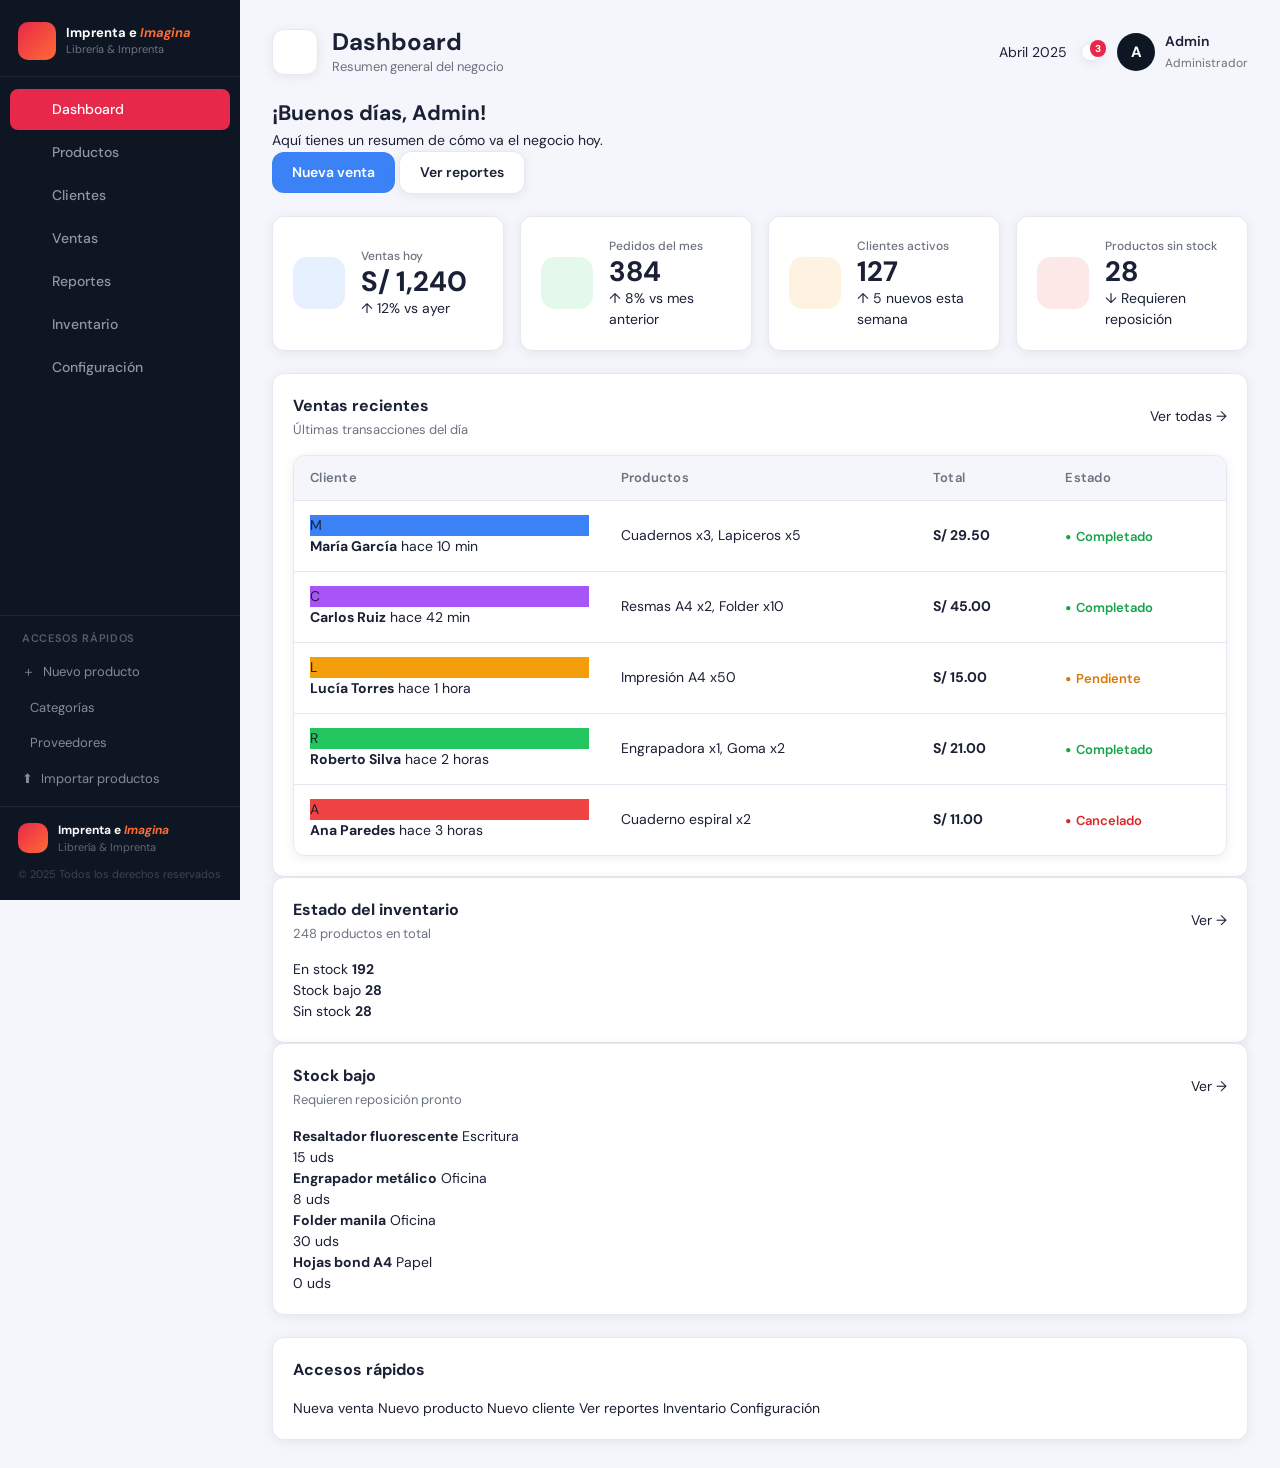
==== Libreria/index.html @ 695eef44 "ds" ====
<!DOCTYPE html>
<html lang="es">
<head>
  <meta charset="UTF-8" />
  <meta name="viewport" content="width=device-width, initial-scale=1.0" />
  <title>Imprenta e Imagina – Dashboard</title>
  <link rel="stylesheet" href="css/global.css" />
  <link rel="stylesheet" href="css/pages/dashboard.css" />
</head>
<body>

  <!-- ═══════════════════ SIDEBAR ═══════════════════ -->
  <aside class="sidebar">
    <div class="brand">
      <div class="brand-icon"></div>
      <div class="brand-text">
        <strong>Imprenta e <em>Imagina</em></strong>
        <span>Librería &amp; Imprenta</span>
      </div>
    </div>

    <nav class="sidebar-nav">
      <a href="index.html"             class="nav-item active"><span class="nav-icon"></span> Dashboard</a>
      <a href="pages/productos.html"   class="nav-item"><span class="nav-icon"></span> Productos</a>
      <a href="pages/clientes.html"    class="nav-item"><span class="nav-icon"></span> Clientes</a>
      <a href="pages/ventas.html"      class="nav-item"><span class="nav-icon"></span> Ventas</a>
      <a href="pages/reportes.html"    class="nav-item"><span class="nav-icon"></span> Reportes</a>
      <a href="pages/inventario.html"  class="nav-item"><span class="nav-icon"></span> Inventario</a>
      <a href="pages/configuracion.html" class="nav-item"><span class="nav-icon"></span> Configuración</a>
    </nav>

    <div class="sidebar-quick">
      <p class="quick-title">Accesos rápidos</p>
      <a href="pages/productos.html" class="quick-link"><span>＋</span> Nuevo producto</a>
      <a href="#" class="quick-link"><span></span> Categorías</a>
      <a href="#" class="quick-link"><span></span> Proveedores</a>
      <a href="#" class="quick-link"><span>⬆</span> Importar productos</a>
    </div>

    <div class="sidebar-footer">
      <div class="brand-icon"></div>
      <div>
        <strong>Imprenta e <em>Imagina</em></strong>
        <span>Librería &amp; Imprenta</span>
      </div>
    </div>
    <p class="sidebar-copy">© 2025 Todos los derechos reservados</p>
  </aside>

  <!-- ═══════════════════ MAIN ═══════════════════ -->
  <main class="main">

    <!-- TOPBAR -->
    <header class="topbar">
      <div class="page-title">
        <span class="page-title-icon"></span>
        <div>
          <h1>Dashboard</h1>
          <p>Resumen general del negocio</p>
        </div>
      </div>
      <div class="topbar-actions">
        <div class="date-badge"> Abril 2025</div>
        <button class="notif-btn"> <span class="badge">3</span></button>
        <div class="admin-info">
          <div class="avatar">A</div>
          <div>
            <strong>Admin</strong>
            <span>Administrador</span>
          </div>
        </div>
      </div>
    </header>

    <!-- BIENVENIDA -->
    <div class="welcome-banner">
      <div class="welcome-text">
        <h2>¡Buenos días, Admin! </h2>
        <p>Aquí tienes un resumen de cómo va el negocio hoy.</p>
      </div>
      <div class="welcome-actions">
        <a href="pages/ventas.html" class="btn-primary"> Nueva venta</a>
        <a href="pages/reportes.html" class="btn-secondary btn-primary"> Ver reportes</a>
      </div>
    </div>

    <!-- STATS PRINCIPALES -->
    <section class="stats">
      <div class="stat-card">
        <div class="stat-icon blue"></div>
        <div class="stat-body">
          <p class="stat-label">Ventas hoy</p>
          <strong class="stat-value">S/ 1,240</strong>
          <span class="stat-trend up">↑ 12% vs ayer</span>
        </div>
      </div>
      <div class="stat-card">
        <div class="stat-icon green"></div>
        <div class="stat-body">
          <p class="stat-label">Pedidos del mes</p>
          <strong class="stat-value">384</strong>
          <span class="stat-trend up">↑ 8% vs mes anterior</span>
        </div>
      </div>
      <div class="stat-card">
        <div class="stat-icon yellow"></div>
        <div class="stat-body">
          <p class="stat-label">Clientes activos</p>
          <strong class="stat-value">127</strong>
          <span class="stat-trend up">↑ 5 nuevos esta semana</span>
        </div>
      </div>
      <div class="stat-card">
        <div class="stat-icon red"></div>
        <div class="stat-body">
          <p class="stat-label">Productos sin stock</p>
          <strong class="stat-value">28</strong>
          <span class="stat-trend down">↓ Requieren reposición</span>
        </div>
      </div>
    </section>

    <!-- FILA CENTRAL: Ventas recientes + Actividad -->
    <div class="dash-grid">

      <!-- Ventas recientes -->
      <div class="card">
        <div class="card-header">
          <div>
            <p class="card-title">Ventas recientes</p>
            <p class="card-subtitle">Últimas transacciones del día</p>
          </div>
          <a href="pages/ventas.html" class="card-link">Ver todas →</a>
        </div>
        <div class="table-wrap">
          <table>
            <thead>
              <tr>
                <th>Cliente</th>
                <th>Productos</th>
                <th>Total</th>
                <th>Estado</th>
              </tr>
            </thead>
            <tbody>
              <tr>
                <td>
                  <div class="client-cell">
                    <div class="client-avatar" style="background:#3b82f6">M</div>
                    <div>
                      <strong>María García</strong>
                      <span class="sub-text">hace 10 min</span>
                    </div>
                  </div>
                </td>
                <td>Cuadernos x3, Lapiceros x5</td>
                <td><strong>S/ 29.50</strong></td>
                <td><span class="status status-green">Completado</span></td>
              </tr>
              <tr>
                <td>
                  <div class="client-cell">
                    <div class="client-avatar" style="background:#a855f7">C</div>
                    <div>
                      <strong>Carlos Ruiz</strong>
                      <span class="sub-text">hace 42 min</span>
                    </div>
                  </div>
                </td>
                <td>Resmas A4 x2, Folder x10</td>
                <td><strong>S/ 45.00</strong></td>
                <td><span class="status status-green">Completado</span></td>
              </tr>
              <tr>
                <td>
                  <div class="client-cell">
                    <div class="client-avatar" style="background:#f59e0b">L</div>
                    <div>
                      <strong>Lucía Torres</strong>
                      <span class="sub-text">hace 1 hora</span>
                    </div>
                  </div>
                </td>
                <td>Impresión A4 x50</td>
                <td><strong>S/ 15.00</strong></td>
                <td><span class="status status-yellow">Pendiente</span></td>
              </tr>
              <tr>
                <td>
                  <div class="client-cell">
                    <div class="client-avatar" style="background:#22c55e">R</div>
                    <div>
                      <strong>Roberto Silva</strong>
                      <span class="sub-text">hace 2 horas</span>
                    </div>
                  </div>
                </td>
                <td>Engrapadora x1, Goma x2</td>
                <td><strong>S/ 21.00</strong></td>
                <td><span class="status status-green">Completado</span></td>
              </tr>
              <tr>
                <td>
                  <div class="client-cell">
                    <div class="client-avatar" style="background:#ef4444">A</div>
                    <div>
                      <strong>Ana Paredes</strong>
                      <span class="sub-text">hace 3 horas</span>
                    </div>
                  </div>
                </td>
                <td>Cuaderno espiral x2</td>
                <td><strong>S/ 11.00</strong></td>
                <td><span class="status status-red">Cancelado</span></td>
              </tr>
            </tbody>
          </table>
        </div>
      </div>

      <!-- Panel derecho -->
      <div class="dash-right">

        <!-- Resumen de inventario -->
        <div class="card">
          <div class="card-header">
            <div>
              <p class="card-title">Estado del inventario</p>
              <p class="card-subtitle">248 productos en total</p>
            </div>
            <a href="pages/inventario.html" class="card-link">Ver →</a>
          </div>
          <div class="inv-bars">
            <div class="inv-bar-item">
              <div class="inv-bar-label">
                <span>En stock</span>
                <strong>192</strong>
              </div>
              <div class="inv-bar-track">
                <div class="inv-bar-fill green" style="width: 77%"></div>
              </div>
            </div>
            <div class="inv-bar-item">
              <div class="inv-bar-label">
                <span>Stock bajo</span>
                <strong>28</strong>
              </div>
              <div class="inv-bar-track">
                <div class="inv-bar-fill yellow" style="width: 11%"></div>
              </div>
            </div>
            <div class="inv-bar-item">
              <div class="inv-bar-label">
                <span>Sin stock</span>
                <strong>28</strong>
              </div>
              <div class="inv-bar-track">
                <div class="inv-bar-fill red" style="width: 11%"></div>
              </div>
            </div>
          </div>
        </div>

        <!-- Productos con stock bajo -->
        <div class="card">
          <div class="card-header">
            <div>
              <p class="card-title">Stock bajo</p>
              <p class="card-subtitle">Requieren reposición pronto</p>
            </div>
            <a href="pages/productos.html" class="card-link">Ver →</a>
          </div>
          <div class="low-stock-list">
            <div class="low-stock-item">
              <span class="cell-thumb"></span>
              <div class="low-stock-info">
                <strong>Resaltador fluorescente</strong>
                <span>Escritura</span>
              </div>
              <span class="low-stock-qty yellow-text">15 uds</span>
            </div>
            <div class="low-stock-item">
              <span class="cell-thumb"></span>
              <div class="low-stock-info">
                <strong>Engrapador metálico</strong>
                <span>Oficina</span>
              </div>
              <span class="low-stock-qty yellow-text">8 uds</span>
            </div>
            <div class="low-stock-item">
              <span class="cell-thumb"></span>
              <div class="low-stock-info">
                <strong>Folder manila</strong>
                <span>Oficina</span>
              </div>
              <span class="low-stock-qty yellow-text">30 uds</span>
            </div>
            <div class="low-stock-item">
              <span class="cell-thumb"></span>
              <div class="low-stock-info">
                <strong>Hojas bond A4</strong>
                <span>Papel</span>
              </div>
              <span class="low-stock-qty red-text">0 uds</span>
            </div>
          </div>
        </div>

      </div><!-- /.dash-right -->
    </div><!-- /.dash-grid -->

    <!-- FILA INFERIOR: Accesos rápidos + Top productos -->
    <div class="dash-grid-bottom">

      <!-- Accesos rápidos -->
      <div class="card">
        <div class="card-header">
          <p class="card-title">Accesos rápidos</p>
        </div>
        <div class="quick-actions-grid">
          <a href="pages/ventas.html" class="quick-action-card blue">
            <span class="qa-icon"></span>
            <span>Nueva venta</span>
          </a>
          <a href="pages/productos.html" class="quick-action-card green">
            <span class="qa-icon"></span>
            <span>Nuevo producto</span>
          </a>
          <a href="pages/clientes.html" class="quick-action-card purple">
            <span class="qa-icon"></span>
            <span>Nuevo cliente</span>
          </a>
          <a href="pages/reportes.html" class="quick-action-card yellow">
            <span class="qa-icon"></span>
            <span>Ver reportes</span>
          </a>
          <a href="pages/inventario.html" class="quick-action-card red">
            <span class="qa-icon"></span>
            <span>Inventario</span>
          </a>
          <a href="pages/configuracion.html" class="quick-action-card gray">
            <span class="qa-icon"></span>
            <span>Configuración</span>
          </a>
        </div>
      </div>

  </main>
</body>
</html>
---- Libreria/css/global.css ----
/* ════════════════════════════════════════════════════
   global.css – Imprenta e Imagina
   Estilos compartidos: variables, reset, sidebar,
   topbar, componentes reutilizables
   ════════════════════════════════════════════════════ */

/* ── Google Fonts ── */
@import url('https://fonts.googleapis.com/css2?family=DM+Sans:wght@300;400;500;600;700&display=swap');

/* ── Reset ── */
*, *::before, *::after {
  box-sizing: border-box;
  margin: 0;
  padding: 0;
}

/* ── Variables globales ── */
:root {
  /* Colores principales */
  --sidebar-bg:  #0f1623;
  --sidebar-w:   240px;
  --accent:      #e8284a;
  --accent2:     #ff6b35;
  --blue:        #3b82f6;
  --blue-dark:   #2563eb;
  --green:       #22c55e;
  --green-dark:  #16a34a;
  --yellow:      #f59e0b;
  --yellow-dark: #d97706;
  --red:         #ef4444;
  --red-dark:    #dc2626;
  --purple:      #a855f7;
  --purple-dark: #9333ea;

  /* UI */
  --bg:          #f4f6fb;
  --white:       #ffffff;
  --text:        #1a2035;
  --muted:       #6b7280;
  --border:      #e5e8f0;
  --radius:      12px;
  --radius-sm:   8px;
  --shadow:      0 2px 12px rgba(0, 0, 0, 0.07);
  --shadow-md:   0 6px 20px rgba(0, 0, 0, 0.10);
}

/* ── Base ── */
body {
  font-family: 'DM Sans', sans-serif;
  background: var(--bg);
  color: var(--text);
  display: flex;
  min-height: 100vh;
  font-size: 14px;
  line-height: 1.5;
}

a { text-decoration: none; color: inherit; }
button { font-family: inherit; }
input, select, textarea { font-family: inherit; }

/* ════════════════════════════════════════════════════
   SIDEBAR
   ════════════════════════════════════════════════════ */
.sidebar {
  width: var(--sidebar-w);
  min-height: 100vh;
  background: var(--sidebar-bg);
  display: flex;
  flex-direction: column;
  position: fixed;
  top: 0;
  left: 0;
  z-index: 100;
  overflow-y: auto;
}

/* Brand */
.brand {
  padding: 22px 18px 16px;
  border-bottom: 1px solid rgba(255, 255, 255, 0.07);
  display: flex;
  align-items: center;
  gap: 10px;
}

.brand-icon {
  width: 38px;
  height: 38px;
  background: linear-gradient(135deg, var(--accent), var(--accent2));
  border-radius: 10px;
  display: flex;
  align-items: center;
  justify-content: center;
  font-size: 18px;
  flex-shrink: 0;
}

.brand-text {
  display: flex;
  flex-direction: column;
  line-height: 1.3;
}

.brand-text strong {
  color: #fff;
  font-size: 13px;
  font-weight: 700;
}

.brand-text strong em {
  color: var(--accent2);
  font-style: italic;
}

.brand-text span {
  color: rgba(255, 255, 255, 0.4);
  font-size: 11px;
}

/* Nav principal */
.sidebar-nav {
  padding: 12px 10px;
  display: flex;
  flex-direction: column;
  gap: 2px;
  flex: 1;
}

.nav-item {
  display: flex;
  align-items: center;
  gap: 10px;
  padding: 10px 12px;
  border-radius: var(--radius-sm);
  color: rgba(255, 255, 255, 0.55);
  font-size: 14px;
  font-weight: 500;
  transition: background 0.18s, color 0.18s;
}

.nav-item:hover {
  background: rgba(255, 255, 255, 0.06);
  color: rgba(255, 255, 255, 0.9);
}

.nav-item.active {
  background: var(--accent);
  color: #fff;
}

.nav-icon {
  font-size: 16px;
  width: 20px;
  text-align: center;
}

/* Accesos rápidos */
.sidebar-quick {
  padding: 14px 10px 10px;
  border-top: 1px solid rgba(255, 255, 255, 0.07);
}

.quick-title {
  color: rgba(255, 255, 255, 0.3);
  font-size: 11px;
  font-weight: 600;
  letter-spacing: 0.06em;
  text-transform: uppercase;
  padding: 0 12px 8px;
}

.quick-link {
  display: flex;
  align-items: center;
  gap: 8px;
  padding: 8px 12px;
  border-radius: var(--radius-sm);
  color: rgba(255, 255, 255, 0.5);
  font-size: 13px;
  transition: background 0.18s, color 0.18s;
}

.quick-link:hover {
  background: rgba(255, 255, 255, 0.06);
  color: rgba(255, 255, 255, 0.85);
}

/* Footer del sidebar */
.sidebar-footer {
  display: flex;
  align-items: center;
  gap: 10px;
  padding: 14px 18px 4px;
  border-top: 1px solid rgba(255, 255, 255, 0.07);
}

.sidebar-footer .brand-icon {
  width: 30px;
  height: 30px;
  font-size: 14px;
}

.sidebar-footer div {
  display: flex;
  flex-direction: column;
}

.sidebar-footer strong {
  color: #fff;
  font-size: 12px;
  font-weight: 700;
}

.sidebar-footer strong em {
  color: var(--accent2);
  font-style: italic;
}

.sidebar-footer span {
  color: rgba(255, 255, 255, 0.35);
  font-size: 11px;
}

.sidebar-copy {
  color: rgba(255, 255, 255, 0.2);
  font-size: 11px;
  padding: 6px 18px 18px;
}

/* ════════════════════════════════════════════════════
   MAIN / LAYOUT
   ════════════════════════════════════════════════════ */
.main {
  margin-left: var(--sidebar-w);
  flex: 1;
  display: flex;
  flex-direction: column;
  padding: 28px 32px;
  gap: 22px;
  min-height: 100vh;
}

/* ════════════════════════════════════════════════════
   TOPBAR
   ════════════════════════════════════════════════════ */
.topbar {
  display: flex;
  align-items: center;
  justify-content: space-between;
}

.page-title {
  display: flex;
  align-items: center;
  gap: 14px;
}

.page-title-icon {
  width: 46px;
  height: 46px;
  background: var(--white);
  border: 1px solid var(--border);
  border-radius: var(--radius);
  display: flex;
  align-items: center;
  justify-content: center;
  font-size: 22px;
  box-shadow: var(--shadow);
}

.page-title h1 {
  font-size: 24px;
  font-weight: 700;
  line-height: 1.2;
}

.page-title p {
  font-size: 13px;
  color: var(--muted);
}

.topbar-actions {
  display: flex;
  align-items: center;
  gap: 14px;
}

.notif-btn {
  position: relative;
  background: var(--white);
  border: 1px solid var(--border);
  border-radius: 10px;
  padding: 8px 10px;
  font-size: 18px;
  cursor: pointer;
  box-shadow: var(--shadow);
  transition: box-shadow 0.2s;
}

.notif-btn:hover { box-shadow: var(--shadow-md); }

.badge {
  position: absolute;
  top: -4px;
  right: -4px;
  background: var(--accent);
  color: #fff;
  font-size: 10px;
  font-weight: 700;
  border-radius: 999px;
  padding: 1px 5px;
  line-height: 1.5;
}

.admin-info {
  display: flex;
  align-items: center;
  gap: 10px;
  cursor: pointer;
}

.avatar {
  width: 38px;
  height: 38px;
  border-radius: 50%;
  background: var(--sidebar-bg);
  color: #fff;
  display: flex;
  align-items: center;
  justify-content: center;
  font-weight: 700;
  font-size: 15px;
  flex-shrink: 0;
}

.admin-info strong {
  display: block;
  font-size: 14px;
  font-weight: 600;
}

.admin-info span {
  font-size: 12px;
  color: var(--muted);
}

/* ════════════════════════════════════════════════════
   COMPONENTES REUTILIZABLES
   ════════════════════════════════════════════════════ */

/* ── Tarjetas stat ── */
.stats {
  display: grid;
  grid-template-columns: repeat(4, 1fr);
  gap: 16px;
}

.stat-card {
  background: var(--white);
  border: 1px solid var(--border);
  border-radius: var(--radius);
  padding: 20px;
  display: flex;
  align-items: center;
  gap: 16px;
  box-shadow: var(--shadow);
  transition: transform 0.2s, box-shadow 0.2s;
}

.stat-card:hover {
  transform: translateY(-2px);
  box-shadow: var(--shadow-md);
}

.stat-icon {
  width: 52px;
  height: 52px;
  border-radius: 14px;
  display: flex;
  align-items: center;
  justify-content: center;
  font-size: 22px;
  flex-shrink: 0;
}

.stat-icon.blue   { background: rgba(59, 130, 246, 0.12); }
.stat-icon.green  { background: rgba(34, 197, 94,  0.12); }
.stat-icon.yellow { background: rgba(245, 158, 11, 0.12); }
.stat-icon.purple { background: rgba(168, 85, 247, 0.12); }
.stat-icon.red    { background: rgba(239, 68,  68, 0.12); }
.stat-icon.orange { background: rgba(249, 115, 22, 0.12); }

.stat-label {
  font-size: 12px;
  color: var(--muted);
  font-weight: 500;
  margin-bottom: 2px;
}

.stat-value {
  font-size: 28px;
  font-weight: 700;
  line-height: 1.1;
  display: block;
}

.stat-sub {
  font-size: 11px;
  color: var(--muted);
}

/* ── Toolbar (búsqueda + filtros + acción) ── */
.toolbar {
  display: flex;
  align-items: center;
  gap: 10px;
}

.search-wrap {
  flex: 1;
  position: relative;
}

.search-wrap .search-icon {
  position: absolute;
  left: 12px;
  top: 50%;
  transform: translateY(-50%);
  font-size: 15px;
  pointer-events: none;
}

.search-wrap input {
  width: 100%;
  padding: 10px 14px 10px 38px;
  border: 1px solid var(--border);
  border-radius: var(--radius);
  background: var(--white);
  font-size: 14px;
  color: var(--text);
  outline: none;
  box-shadow: var(--shadow);
  transition: border-color 0.2s, box-shadow 0.2s;
}

.search-wrap input:focus {
  border-color: var(--blue);
  box-shadow: 0 0 0 3px rgba(59, 130, 246, 0.12);
}

.search-wrap input::placeholder { color: var(--muted); }

.btn-filter {
  display: flex;
  align-items: center;
  gap: 6px;
  padding: 10px 18px;
  background: var(--white);
  border: 1px solid var(--border);
  border-radius: var(--radius);
  font-size: 14px;
  font-weight: 500;
  color: var(--text);
  cursor: pointer;
  box-shadow: var(--shadow);
  transition: background 0.2s;
}

.btn-filter:hover { background: var(--bg); }

/* ── Botones principales ── */
.btn-primary {
  display: inline-flex;
  align-items: center;
  gap: 6px;
  padding: 10px 20px;
  background: var(--blue);
  border: none;
  border-radius: var(--radius);
  font-size: 14px;
  font-weight: 600;
  color: #fff;
  cursor: pointer;
  white-space: nowrap;
  transition: background 0.2s, transform 0.15s;
}

.btn-primary:hover {
  background: var(--blue-dark);
  transform: translateY(-1px);
}

.btn-success {
  background: var(--green);
}
.btn-success:hover { background: var(--green-dark); }

.btn-danger {
  background: var(--red);
}
.btn-danger:hover { background: var(--red-dark); }

.btn-secondary {
  background: var(--white);
  color: var(--text);
  border: 1px solid var(--border);
  box-shadow: var(--shadow);
}
.btn-secondary:hover { background: var(--bg); transform: none; }

/* ── Tabla ── */
.table-wrap {
  background: var(--white);
  border: 1px solid var(--border);
  border-radius: var(--radius);
  box-shadow: var(--shadow);
  overflow: hidden;
}

table {
  width: 100%;
  border-collapse: collapse;
}

thead {
  background: var(--bg);
  border-bottom: 1px solid var(--border);
}

thead th {
  padding: 12px 16px;
  text-align: left;
  font-size: 13px;
  font-weight: 600;
  color: var(--muted);
  letter-spacing: 0.02em;
  white-space: nowrap;
}

tbody tr {
  border-bottom: 1px solid var(--border);
  transition: background 0.15s;
}

tbody tr:last-child { border-bottom: none; }

tbody tr:hover { background: rgba(59, 130, 246, 0.03); }

tbody td {
  padding: 14px 16px;
  font-size: 14px;
  vertical-align: middle;
}

.col-code {
  font-size: 13px;
  color: var(--muted);
  font-weight: 500;
}

.cell-with-thumb {
  display: flex;
  align-items: center;
  gap: 10px;
  font-weight: 500;
}

.cell-thumb { font-size: 22px; line-height: 1; }

/* ── Tags / Badges ── */
.tag {
  display: inline-block;
  padding: 3px 10px;
  border-radius: 999px;
  font-size: 12px;
  font-weight: 600;
}

.tag-blue   { background: rgba(59, 130, 246, 0.12); color: var(--blue-dark); }
.tag-purple { background: rgba(168, 85, 247, 0.12);  color: var(--purple-dark); }
.tag-yellow { background: rgba(245, 158, 11, 0.12);  color: var(--yellow-dark); }
.tag-green  { background: rgba(34, 197, 94, 0.12);   color: var(--green-dark); }
.tag-red    { background: rgba(239, 68, 68, 0.12);   color: var(--red-dark); }
.tag-gray   { background: rgba(107, 114, 128, 0.12); color: var(--muted); }

/* ── Status pills ── */
.status {
  display: inline-flex;
  align-items: center;
  gap: 5px;
  font-size: 13px;
  font-weight: 600;
  white-space: nowrap;
}

.status::before {
  content: '●';
  font-size: 10px;
}

.status-green  { color: var(--green-dark); }
.status-yellow { color: var(--yellow-dark); }
.status-red    { color: var(--red-dark); }
.status-blue   { color: var(--blue-dark); }
.status-gray   { color: var(--muted); }

/* ── Botones de acción en tabla ── */
.actions {
  display: flex;
  gap: 6px;
}

.act-btn {
  width: 32px;
  height: 32px;
  border-radius: var(--radius-sm);
  border: 1px solid var(--border);
  background: var(--white);
  cursor: pointer;
  font-size: 14px;
  display: flex;
  align-items: center;
  justify-content: center;
  transition: background 0.2s, border-color 0.2s;
}

.act-btn.edit:hover {
  background: rgba(59, 130, 246, 0.08);
  border-color: var(--blue);
}

.act-btn.del:hover {
  background: rgba(220, 38, 38, 0.08);
  border-color: var(--red-dark);
}

.act-btn.view:hover {
  background: rgba(34, 197, 94, 0.08);
  border-color: var(--green-dark);
}

/* ── Paginación ── */
.pagination {
  display: flex;
  align-items: center;
  justify-content: space-between;
  flex-wrap: wrap;
  gap: 12px;
}

.pag-info {
  font-size: 13px;
  color: var(--muted);
}

.pag-controls {
  display: flex;
  gap: 4px;
}

.pag-btn {
  width: 34px;
  height: 34px;
  border-radius: var(--radius-sm);
  border: 1px solid var(--border);
  background: var(--white);
  font-size: 13px;
  font-weight: 500;
  color: var(--text);
  cursor: pointer;
  display: flex;
  align-items: center;
  justify-content: center;
  transition: background 0.15s, border-color 0.15s;
}

.pag-btn:hover { background: var(--bg); }

.pag-btn.active {
  background: var(--blue);
  border-color: var(--blue);
  color: #fff;
}

.pag-size select {
  padding: 7px 12px;
  border: 1px solid var(--border);
  border-radius: var(--radius-sm);
  font-size: 13px;
  background: var(--white);
  color: var(--text);
  cursor: pointer;
  outline: none;
}

/* ── Card genérica ── */
.card {
  background: var(--white);
  border: 1px solid var(--border);
  border-radius: var(--radius);
  box-shadow: var(--shadow);
  padding: 20px;
}

.card-header {
  display: flex;
  align-items: center;
  justify-content: space-between;
  margin-bottom: 16px;
}

.card-title {
  font-size: 16px;
  font-weight: 700;
}

.card-subtitle {
  font-size: 13px;
  color: var(--muted);
  margin-top: 2px;
}

/* ── Divider ── */
.divider {
  border: none;
  border-top: 1px solid var(--border);
  margin: 16px 0;
}

/* ════════════════════════════════════════════════════
   RESPONSIVE
   ════════════════════════════════════════════════════ */
@media (max-width: 1100px) {
  .stats { grid-template-columns: repeat(2, 1fr); }
}

@media (max-width: 768px) {
  :root { --sidebar-w: 0px; }
  .sidebar { display: none; }
  .main { padding: 18px 16px; }
  .stats { grid-template-columns: 1fr 1fr; }
  .table-wrap { overflow-x: auto; }
  table { min-width: 680px; }
}

@media (max-width: 480px) {
  .stats { grid-template-columns: 1fr; }
}
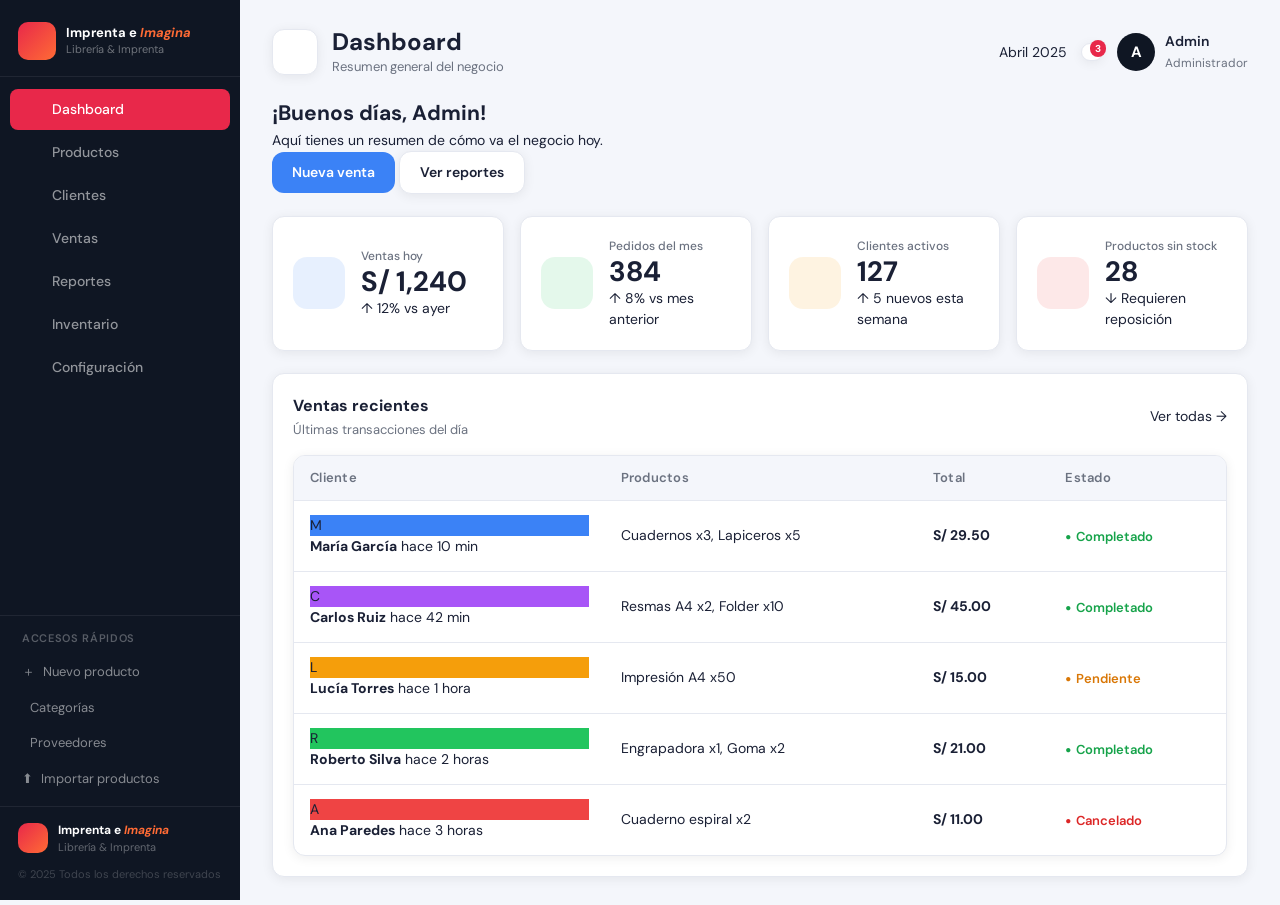
==== commit ea71b9ed: "index" ====
--- a/Libreria/index.html
+++ b/Libreria/index.html
@@ -217,134 +217,6 @@
           </table>
         </div>
       </div>
-
-      <!-- Panel derecho -->
-      <div class="dash-right">
-
-        <!-- Resumen de inventario -->
-        <div class="card">
-          <div class="card-header">
-            <div>
-              <p class="card-title">Estado del inventario</p>
-              <p class="card-subtitle">248 productos en total</p>
-            </div>
-            <a href="pages/inventario.html" class="card-link">Ver →</a>
-          </div>
-          <div class="inv-bars">
-            <div class="inv-bar-item">
-              <div class="inv-bar-label">
-                <span>En stock</span>
-                <strong>192</strong>
-              </div>
-              <div class="inv-bar-track">
-                <div class="inv-bar-fill green" style="width: 77%"></div>
-              </div>
-            </div>
-            <div class="inv-bar-item">
-              <div class="inv-bar-label">
-                <span>Stock bajo</span>
-                <strong>28</strong>
-              </div>
-              <div class="inv-bar-track">
-                <div class="inv-bar-fill yellow" style="width: 11%"></div>
-              </div>
-            </div>
-            <div class="inv-bar-item">
-              <div class="inv-bar-label">
-                <span>Sin stock</span>
-                <strong>28</strong>
-              </div>
-              <div class="inv-bar-track">
-                <div class="inv-bar-fill red" style="width: 11%"></div>
-              </div>
-            </div>
-          </div>
-        </div>
-
-        <!-- Productos con stock bajo -->
-        <div class="card">
-          <div class="card-header">
-            <div>
-              <p class="card-title">Stock bajo</p>
-              <p class="card-subtitle">Requieren reposición pronto</p>
-            </div>
-            <a href="pages/productos.html" class="card-link">Ver →</a>
-          </div>
-          <div class="low-stock-list">
-            <div class="low-stock-item">
-              <span class="cell-thumb"></span>
-              <div class="low-stock-info">
-                <strong>Resaltador fluorescente</strong>
-                <span>Escritura</span>
-              </div>
-              <span class="low-stock-qty yellow-text">15 uds</span>
-            </div>
-            <div class="low-stock-item">
-              <span class="cell-thumb"></span>
-              <div class="low-stock-info">
-                <strong>Engrapador metálico</strong>
-                <span>Oficina</span>
-              </div>
-              <span class="low-stock-qty yellow-text">8 uds</span>
-            </div>
-            <div class="low-stock-item">
-              <span class="cell-thumb"></span>
-              <div class="low-stock-info">
-                <strong>Folder manila</strong>
-                <span>Oficina</span>
-              </div>
-              <span class="low-stock-qty yellow-text">30 uds</span>
-            </div>
-            <div class="low-stock-item">
-              <span class="cell-thumb"></span>
-              <div class="low-stock-info">
-                <strong>Hojas bond A4</strong>
-                <span>Papel</span>
-              </div>
-              <span class="low-stock-qty red-text">0 uds</span>
-            </div>
-          </div>
-        </div>
-
-      </div><!-- /.dash-right -->
-    </div><!-- /.dash-grid -->
-
-    <!-- FILA INFERIOR: Accesos rápidos + Top productos -->
-    <div class="dash-grid-bottom">
-
-      <!-- Accesos rápidos -->
-      <div class="card">
-        <div class="card-header">
-          <p class="card-title">Accesos rápidos</p>
-        </div>
-        <div class="quick-actions-grid">
-          <a href="pages/ventas.html" class="quick-action-card blue">
-            <span class="qa-icon"></span>
-            <span>Nueva venta</span>
-          </a>
-          <a href="pages/productos.html" class="quick-action-card green">
-            <span class="qa-icon"></span>
-            <span>Nuevo producto</span>
-          </a>
-          <a href="pages/clientes.html" class="quick-action-card purple">
-            <span class="qa-icon"></span>
-            <span>Nuevo cliente</span>
-          </a>
-          <a href="pages/reportes.html" class="quick-action-card yellow">
-            <span class="qa-icon"></span>
-            <span>Ver reportes</span>
-          </a>
-          <a href="pages/inventario.html" class="quick-action-card red">
-            <span class="qa-icon"></span>
-            <span>Inventario</span>
-          </a>
-          <a href="pages/configuracion.html" class="quick-action-card gray">
-            <span class="qa-icon"></span>
-            <span>Configuración</span>
-          </a>
-        </div>
-      </div>
-
   </main>
 </body>
 </html>
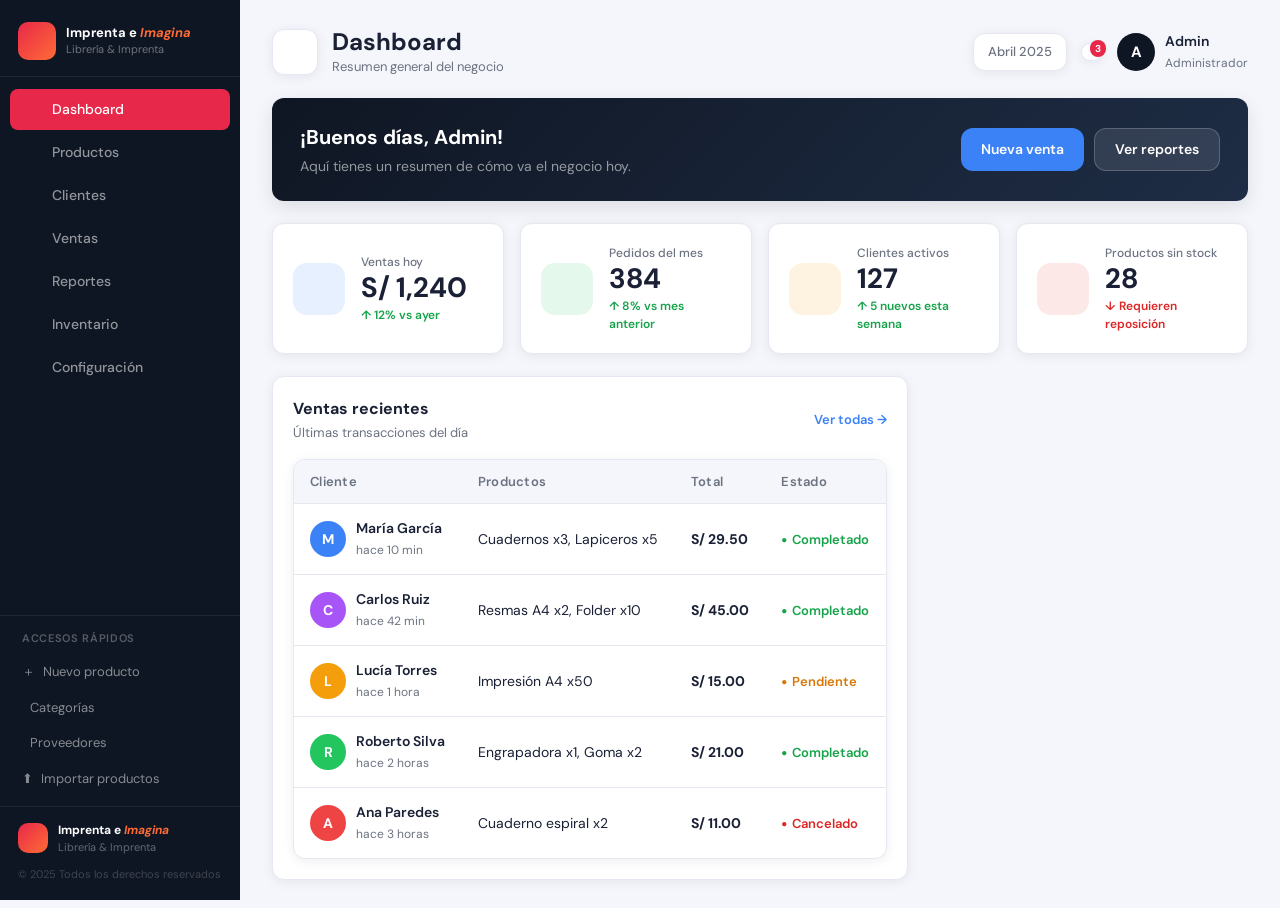
==== commit 7700aa74: "nuevo21" ====
--- a/Libreria/index.html
+++ b/Libreria/index.html
@@ -5,7 +5,7 @@
   <meta name="viewport" content="width=device-width, initial-scale=1.0" />
   <title>Imprenta e Imagina – Dashboard</title>
   <link rel="stylesheet" href="css/global.css" />
-  <link rel="stylesheet" href="css/pages/dashboard.css" />
+  <link rel="stylesheet" href="css/dashboard.css" />
 </head>
 <body>
 
@@ -21,12 +21,13 @@
 
     <nav class="sidebar-nav">
       <a href="index.html"             class="nav-item active"><span class="nav-icon"></span> Dashboard</a>
-      <a href="pages/productos.html"   class="nav-item"><span class="nav-icon"></span> Productos</a>
-      <a href="pages/clientes.html"    class="nav-item"><span class="nav-icon"></span> Clientes</a>
-      <a href="pages/ventas.html"      class="nav-item"><span class="nav-icon"></span> Ventas</a>
-      <a href="pages/reportes.html"    class="nav-item"><span class="nav-icon"></span> Reportes</a>
-      <a href="pages/inventario.html"  class="nav-item"><span class="nav-icon"></span> Inventario</a>
-      <a href="pages/configuracion.html" class="nav-item"><span class="nav-icon"></span> Configuración</a>
+      <a href="../Libreria/Admin/productos.html"   class="nav-item"><span class="nav-icon"></span> Productos</a>
+      <a href="../Libreria/Admin/clientes.html"    class="nav-item"><span class="nav-icon"></span> Clientes</a>
+      <a href="../Libreria/Admin/ventas.html"      class="nav-item"><span class="nav-icon"></span> Ventas</a>
+      <a href="../Libreria/Admin/reportes.html"    class="nav-item"><span class="nav-icon"></span> Reportes</a>
+      <a href="../Libreria/Admin/inventario.html"  class="nav-item"><span class="nav-icon"></span> Inventario</a>
+      <a href="../Libreria/Admin//configuracion.html" class="nav-item"><span class="nav-icon"></span> Configuración</a>
+      
     </nav>
 
     <div class="sidebar-quick">
@@ -79,8 +80,8 @@
         <p>Aquí tienes un resumen de cómo va el negocio hoy.</p>
       </div>
       <div class="welcome-actions">
-        <a href="pages/ventas.html" class="btn-primary"> Nueva venta</a>
-        <a href="pages/reportes.html" class="btn-secondary btn-primary"> Ver reportes</a>
+        <a href="../Libreria/Admin/ventas.html" class="btn-primary"> Nueva venta</a>
+        <a href="../Libreria/Admin/reportes.html" class="btn-secondary btn-primary"> Ver reportes</a>
       </div>
     </div>
 
@@ -130,7 +131,7 @@
             <p class="card-title">Ventas recientes</p>
             <p class="card-subtitle">Últimas transacciones del día</p>
           </div>
-          <a href="pages/ventas.html" class="card-link">Ver todas →</a>
+          <a href="../Libreria/Admin/ventas.html" class="card-link">Ver todas →</a>
         </div>
         <div class="table-wrap">
           <table>
--- a/Libreria/css/global.css
+++ b/Libreria/css/global.css
@@ -1,49 +1,39 @@
-/* ════════════════════════════════════════════════════
-   global.css – Imprenta e Imagina
-   Estilos compartidos: variables, reset, sidebar,
-   topbar, componentes reutilizables
-   ════════════════════════════════════════════════════ */
-
-/* ── Google Fonts ── */
 @import url('https://fonts.googleapis.com/css2?family=DM+Sans:wght@300;400;500;600;700&display=swap');
-
+ 
 /* ── Reset ── */
 *, *::before, *::after {
   box-sizing: border-box;
   margin: 0;
   padding: 0;
 }
-
+ 
 /* ── Variables globales ── */
 :root {
-  /* Colores principales */
-  --sidebar-bg:  #0f1623;
-  --sidebar-w:   240px;
-  --accent:      #e8284a;
-  --accent2:     #ff6b35;
-  --blue:        #3b82f6;
-  --blue-dark:   #2563eb;
-  --green:       #22c55e;
-  --green-dark:  #16a34a;
-  --yellow:      #f59e0b;
-  --yellow-dark: #d97706;
-  --red:         #ef4444;
-  --red-dark:    #dc2626;
-  --purple:      #a855f7;
-  --purple-dark: #9333ea;
-
-  /* UI */
-  --bg:          #f4f6fb;
-  --white:       #ffffff;
-  --text:        #1a2035;
-  --muted:       #6b7280;
-  --border:      #e5e8f0;
-  --radius:      12px;
-  --radius-sm:   8px;
-  --shadow:      0 2px 12px rgba(0, 0, 0, 0.07);
-  --shadow-md:   0 6px 20px rgba(0, 0, 0, 0.10);
-}
-
+  --sidebar-bg:    #0f1623;
+  --sidebar-w:     240px;
+  --accent:        #e8284a;
+  --accent2:       #ff6b35;
+  --blue:          #3b82f6;
+  --blue-dark:     #2563eb;
+  --green:         #22c55e;
+  --green-dark:    #16a34a;
+  --yellow:        #f59e0b;
+  --yellow-dark:   #d97706;
+  --red:           #ef4444;
+  --red-dark:      #dc2626;
+  --purple:        #a855f7;
+  --purple-dark:   #9333ea;
+  --bg:            #f4f6fb;
+  --white:         #ffffff;
+  --text:          #1a2035;
+  --muted:         #6b7280;
+  --border:        #e5e8f0;
+  --radius:        12px;
+  --radius-sm:     8px;
+  --shadow:        0 2px 12px rgba(0,0,0,0.07);
+  --shadow-md:     0 6px 20px rgba(0,0,0,0.10);
+}
+ 
 /* ── Base ── */
 body {
   font-family: 'DM Sans', sans-serif;
@@ -54,11 +44,11 @@
   font-size: 14px;
   line-height: 1.5;
 }
-
+ 
 a { text-decoration: none; color: inherit; }
 button { font-family: inherit; }
 input, select, textarea { font-family: inherit; }
-
+ 
 /* ════════════════════════════════════════════════════
    SIDEBAR
    ════════════════════════════════════════════════════ */
@@ -69,56 +59,31 @@
   display: flex;
   flex-direction: column;
   position: fixed;
-  top: 0;
-  left: 0;
+  top: 0; left: 0;
   z-index: 100;
   overflow-y: auto;
 }
-
-/* Brand */
+ 
 .brand {
   padding: 22px 18px 16px;
-  border-bottom: 1px solid rgba(255, 255, 255, 0.07);
+  border-bottom: 1px solid rgba(255,255,255,0.07);
   display: flex;
   align-items: center;
   gap: 10px;
 }
-
+ 
 .brand-icon {
-  width: 38px;
-  height: 38px;
+  width: 38px; height: 38px;
   background: linear-gradient(135deg, var(--accent), var(--accent2));
   border-radius: 10px;
-  display: flex;
-  align-items: center;
-  justify-content: center;
-  font-size: 18px;
   flex-shrink: 0;
 }
-
-.brand-text {
-  display: flex;
-  flex-direction: column;
-  line-height: 1.3;
-}
-
-.brand-text strong {
-  color: #fff;
-  font-size: 13px;
-  font-weight: 700;
-}
-
-.brand-text strong em {
-  color: var(--accent2);
-  font-style: italic;
-}
-
-.brand-text span {
-  color: rgba(255, 255, 255, 0.4);
-  font-size: 11px;
-}
-
-/* Nav principal */
+ 
+.brand-text { display: flex; flex-direction: column; line-height: 1.3; }
+.brand-text strong { color: #fff; font-size: 13px; font-weight: 700; }
+.brand-text strong em { color: var(--accent2); font-style: italic; }
+.brand-text span { color: rgba(255,255,255,0.4); font-size: 11px; }
+ 
 .sidebar-nav {
   padding: 12px 10px;
   display: flex;
@@ -126,108 +91,77 @@
   gap: 2px;
   flex: 1;
 }
-
+ 
 .nav-item {
   display: flex;
   align-items: center;
   gap: 10px;
   padding: 10px 12px;
   border-radius: var(--radius-sm);
-  color: rgba(255, 255, 255, 0.55);
+  color: rgba(255,255,255,0.55);
   font-size: 14px;
   font-weight: 500;
   transition: background 0.18s, color 0.18s;
 }
-
+ 
 .nav-item:hover {
-  background: rgba(255, 255, 255, 0.06);
-  color: rgba(255, 255, 255, 0.9);
-}
-
-.nav-item.active {
-  background: var(--accent);
-  color: #fff;
-}
-
-.nav-icon {
-  font-size: 16px;
-  width: 20px;
-  text-align: center;
-}
-
-/* Accesos rápidos */
+  background: rgba(255,255,255,0.06);
+  color: rgba(255,255,255,0.9);
+}
+ 
+.nav-item.active { background: var(--accent); color: #fff; }
+.nav-icon { font-size: 16px; width: 20px; text-align: center; }
+ 
 .sidebar-quick {
   padding: 14px 10px 10px;
-  border-top: 1px solid rgba(255, 255, 255, 0.07);
-}
-
+  border-top: 1px solid rgba(255,255,255,0.07);
+}
+ 
 .quick-title {
-  color: rgba(255, 255, 255, 0.3);
+  color: rgba(255,255,255,0.3);
   font-size: 11px;
   font-weight: 600;
   letter-spacing: 0.06em;
   text-transform: uppercase;
   padding: 0 12px 8px;
 }
-
+ 
 .quick-link {
   display: flex;
   align-items: center;
   gap: 8px;
   padding: 8px 12px;
   border-radius: var(--radius-sm);
-  color: rgba(255, 255, 255, 0.5);
+  color: rgba(255,255,255,0.5);
   font-size: 13px;
   transition: background 0.18s, color 0.18s;
 }
-
+ 
 .quick-link:hover {
-  background: rgba(255, 255, 255, 0.06);
-  color: rgba(255, 255, 255, 0.85);
-}
-
-/* Footer del sidebar */
+  background: rgba(255,255,255,0.06);
+  color: rgba(255,255,255,0.85);
+}
+ 
 .sidebar-footer {
   display: flex;
   align-items: center;
   gap: 10px;
   padding: 14px 18px 4px;
-  border-top: 1px solid rgba(255, 255, 255, 0.07);
-}
-
-.sidebar-footer .brand-icon {
-  width: 30px;
-  height: 30px;
-  font-size: 14px;
-}
-
-.sidebar-footer div {
-  display: flex;
-  flex-direction: column;
-}
-
-.sidebar-footer strong {
-  color: #fff;
-  font-size: 12px;
-  font-weight: 700;
-}
-
-.sidebar-footer strong em {
-  color: var(--accent2);
-  font-style: italic;
-}
-
-.sidebar-footer span {
-  color: rgba(255, 255, 255, 0.35);
-  font-size: 11px;
-}
-
+  border-top: 1px solid rgba(255,255,255,0.07);
+}
+ 
+.sidebar-footer .brand-icon { width: 30px; height: 30px; }
+.sidebar-footer div { display: flex; flex-direction: column; }
+.sidebar-footer strong { color: #fff; font-size: 12px; font-weight: 700; }
+.sidebar-footer strong em { color: var(--accent2); font-style: italic; }
+.sidebar-footer span { color: rgba(255,255,255,0.35); font-size: 11px; }
+ 
 .sidebar-copy {
-  color: rgba(255, 255, 255, 0.2);
+  color: rgba(255,255,255,0.2);
   font-size: 11px;
   padding: 6px 18px 18px;
 }
-
+ 
 /* ════════════════════════════════════════════════════
    MAIN / LAYOUT
    ════════════════════════════════════════════════════ */
@@ -240,7 +174,7 @@
   gap: 22px;
   min-height: 100vh;
 }
-
+ 
 /* ════════════════════════════════════════════════════
    TOPBAR
    ════════════════════════════════════════════════════ */
@@ -249,43 +183,33 @@
   align-items: center;
   justify-content: space-between;
 }
-
-.page-title {
-  display: flex;
-  align-items: center;
-  gap: 14px;
-}
-
+ 
+.page-title { display: flex; align-items: center; gap: 14px; }
+ 
 .page-title-icon {
-  width: 46px;
-  height: 46px;
-  background: var(--white);
-  border: 1px solid var(--border);
-  border-radius: var(--radius);
-  display: flex;
-  align-items: center;
-  justify-content: center;
-  font-size: 22px;
-  box-shadow: var(--shadow);
-}
-
-.page-title h1 {
-  font-size: 24px;
-  font-weight: 700;
-  line-height: 1.2;
-}
-
-.page-title p {
+  width: 46px; height: 46px;
+  background: var(--white);
+  border: 1px solid var(--border);
+  border-radius: var(--radius);
+  box-shadow: var(--shadow);
+}
+ 
+.page-title h1 { font-size: 24px; font-weight: 700; line-height: 1.2; }
+.page-title p  { font-size: 13px; color: var(--muted); }
+ 
+.topbar-actions { display: flex; align-items: center; gap: 14px; }
+ 
+.date-badge {
+  padding: 8px 14px;
+  background: var(--white);
+  border: 1px solid var(--border);
+  border-radius: var(--radius);
   font-size: 13px;
+  font-weight: 500;
   color: var(--muted);
-}
-
-.topbar-actions {
-  display: flex;
-  align-items: center;
-  gap: 14px;
-}
-
+  box-shadow: var(--shadow);
+}
+ 
 .notif-btn {
   position: relative;
   background: var(--white);
@@ -297,13 +221,12 @@
   box-shadow: var(--shadow);
   transition: box-shadow 0.2s;
 }
-
+ 
 .notif-btn:hover { box-shadow: var(--shadow-md); }
-
+ 
 .badge {
   position: absolute;
-  top: -4px;
-  right: -4px;
+  top: -4px; right: -4px;
   background: var(--accent);
   color: #fff;
   font-size: 10px;
@@ -312,17 +235,11 @@
   padding: 1px 5px;
   line-height: 1.5;
 }
-
-.admin-info {
-  display: flex;
-  align-items: center;
-  gap: 10px;
-  cursor: pointer;
-}
-
+ 
+.admin-info { display: flex; align-items: center; gap: 10px; cursor: pointer; }
+ 
 .avatar {
-  width: 38px;
-  height: 38px;
+  width: 38px; height: 38px;
   border-radius: 50%;
   background: var(--sidebar-bg);
   color: #fff;
@@ -333,29 +250,21 @@
   font-size: 15px;
   flex-shrink: 0;
 }
-
-.admin-info strong {
-  display: block;
-  font-size: 14px;
-  font-weight: 600;
-}
-
-.admin-info span {
-  font-size: 12px;
-  color: var(--muted);
-}
-
+ 
+.admin-info strong { display: block; font-size: 14px; font-weight: 600; }
+.admin-info span   { font-size: 12px; color: var(--muted); }
+ 
 /* ════════════════════════════════════════════════════
    COMPONENTES REUTILIZABLES
    ════════════════════════════════════════════════════ */
-
-/* ── Tarjetas stat ── */
+ 
+/* ── Stat cards ── */
 .stats {
   display: grid;
   grid-template-columns: repeat(4, 1fr);
   gap: 16px;
 }
-
+ 
 .stat-card {
   background: var(--white);
   border: 1px solid var(--border);
@@ -367,148 +276,51 @@
   box-shadow: var(--shadow);
   transition: transform 0.2s, box-shadow 0.2s;
 }
-
-.stat-card:hover {
-  transform: translateY(-2px);
-  box-shadow: var(--shadow-md);
-}
-
+ 
+.stat-card:hover { transform: translateY(-2px); box-shadow: var(--shadow-md); }
+ 
 .stat-icon {
-  width: 52px;
-  height: 52px;
+  width: 52px; height: 52px;
   border-radius: 14px;
-  display: flex;
-  align-items: center;
-  justify-content: center;
-  font-size: 22px;
   flex-shrink: 0;
 }
-
-.stat-icon.blue   { background: rgba(59, 130, 246, 0.12); }
-.stat-icon.green  { background: rgba(34, 197, 94,  0.12); }
-.stat-icon.yellow { background: rgba(245, 158, 11, 0.12); }
-.stat-icon.purple { background: rgba(168, 85, 247, 0.12); }
-.stat-icon.red    { background: rgba(239, 68,  68, 0.12); }
-.stat-icon.orange { background: rgba(249, 115, 22, 0.12); }
-
-.stat-label {
-  font-size: 12px;
-  color: var(--muted);
-  font-weight: 500;
-  margin-bottom: 2px;
-}
-
-.stat-value {
-  font-size: 28px;
-  font-weight: 700;
-  line-height: 1.1;
-  display: block;
-}
-
-.stat-sub {
-  font-size: 11px;
-  color: var(--muted);
-}
-
-/* ── Toolbar (búsqueda + filtros + acción) ── */
-.toolbar {
-  display: flex;
-  align-items: center;
-  gap: 10px;
-}
-
-.search-wrap {
-  flex: 1;
-  position: relative;
-}
-
-.search-wrap .search-icon {
-  position: absolute;
-  left: 12px;
-  top: 50%;
-  transform: translateY(-50%);
-  font-size: 15px;
-  pointer-events: none;
-}
-
-.search-wrap input {
-  width: 100%;
-  padding: 10px 14px 10px 38px;
-  border: 1px solid var(--border);
-  border-radius: var(--radius);
-  background: var(--white);
-  font-size: 14px;
-  color: var(--text);
-  outline: none;
-  box-shadow: var(--shadow);
-  transition: border-color 0.2s, box-shadow 0.2s;
-}
-
-.search-wrap input:focus {
-  border-color: var(--blue);
-  box-shadow: 0 0 0 3px rgba(59, 130, 246, 0.12);
-}
-
-.search-wrap input::placeholder { color: var(--muted); }
-
-.btn-filter {
-  display: flex;
-  align-items: center;
-  gap: 6px;
-  padding: 10px 18px;
-  background: var(--white);
-  border: 1px solid var(--border);
-  border-radius: var(--radius);
-  font-size: 14px;
-  font-weight: 500;
-  color: var(--text);
-  cursor: pointer;
-  box-shadow: var(--shadow);
-  transition: background 0.2s;
-}
-
-.btn-filter:hover { background: var(--bg); }
-
-/* ── Botones principales ── */
-.btn-primary {
-  display: inline-flex;
-  align-items: center;
-  gap: 6px;
-  padding: 10px 20px;
-  background: var(--blue);
-  border: none;
-  border-radius: var(--radius);
-  font-size: 14px;
-  font-weight: 600;
-  color: #fff;
-  cursor: pointer;
-  white-space: nowrap;
-  transition: background 0.2s, transform 0.15s;
-}
-
-.btn-primary:hover {
-  background: var(--blue-dark);
-  transform: translateY(-1px);
-}
-
-.btn-success {
-  background: var(--green);
-}
-.btn-success:hover { background: var(--green-dark); }
-
-.btn-danger {
-  background: var(--red);
-}
-.btn-danger:hover { background: var(--red-dark); }
-
-.btn-secondary {
-  background: var(--white);
-  color: var(--text);
-  border: 1px solid var(--border);
-  box-shadow: var(--shadow);
-}
-.btn-secondary:hover { background: var(--bg); transform: none; }
-
+ 
+.stat-icon.blue   { background: rgba(59,130,246,0.12); }
+.stat-icon.green  { background: rgba(34,197,94,0.12); }
+.stat-icon.yellow { background: rgba(245,158,11,0.12); }
+.stat-icon.red    { background: rgba(239,68,68,0.12); }
+.stat-icon.purple { background: rgba(168,85,247,0.12); }
+.stat-icon.orange { background: rgba(249,115,22,0.12); }
+ 
+.stat-label  { font-size: 12px; color: var(--muted); font-weight: 500; margin-bottom: 2px; }
+.stat-value  { font-size: 28px; font-weight: 700; line-height: 1.1; display: block; }
+.stat-sub    { font-size: 11px; color: var(--muted); }
+ 
+/* ── Card genérica ── */
+.card {
+  background: var(--white);
+  border: 1px solid var(--border);
+  border-radius: var(--radius);
+  box-shadow: var(--shadow);
+  padding: 20px;
+}
+ 
+.card-header {
+  display: flex;
+  align-items: center;
+  justify-content: space-between;
+  margin-bottom: 16px;
+}
+ 
+.card-title    { font-size: 16px; font-weight: 700; }
+.card-subtitle { font-size: 13px; color: var(--muted); margin-top: 2px; }
+.card-link {
+  font-size: 13px; font-weight: 600;
+  color: var(--blue); white-space: nowrap;
+  transition: color 0.2s;
+}
+.card-link:hover { color: var(--blue-dark); }
+ 
 /* ── Tabla ── */
 .table-wrap {
   background: var(--white);
@@ -517,17 +329,9 @@
   box-shadow: var(--shadow);
   overflow: hidden;
 }
-
-table {
-  width: 100%;
-  border-collapse: collapse;
-}
-
-thead {
-  background: var(--bg);
-  border-bottom: 1px solid var(--border);
-}
-
+ 
+table { width: 100%; border-collapse: collapse; }
+thead { background: var(--bg); border-bottom: 1px solid var(--border); }
 thead th {
   padding: 12px 16px;
   text-align: left;
@@ -537,204 +341,191 @@
   letter-spacing: 0.02em;
   white-space: nowrap;
 }
-
-tbody tr {
-  border-bottom: 1px solid var(--border);
-  transition: background 0.15s;
-}
-
+ 
+tbody tr { border-bottom: 1px solid var(--border); transition: background 0.15s; }
 tbody tr:last-child { border-bottom: none; }
-
-tbody tr:hover { background: rgba(59, 130, 246, 0.03); }
-
-tbody td {
-  padding: 14px 16px;
+tbody tr:hover { background: rgba(59,130,246,0.03); }
+tbody td { padding: 14px 16px; font-size: 14px; vertical-align: middle; }
+ 
+.col-code  { font-size: 13px; color: var(--muted); font-weight: 500; }
+.col-email { color: var(--muted); font-size: 13px; max-width: 180px; overflow: hidden; text-overflow: ellipsis; white-space: nowrap; }
+ 
+.cell-with-thumb { display: flex; align-items: center; gap: 10px; font-weight: 500; }
+.cell-thumb { font-size: 22px; line-height: 1; }
+ 
+/* ── Cliente en tabla ── */
+.client-cell { display: flex; align-items: center; gap: 10px; }
+ 
+.client-avatar {
+  width: 36px; height: 36px;
+  border-radius: 50%;
+  color: #fff;
+  font-weight: 700;
   font-size: 14px;
-  vertical-align: middle;
-}
-
-.col-code {
-  font-size: 13px;
-  color: var(--muted);
-  font-weight: 500;
-}
-
-.cell-with-thumb {
-  display: flex;
-  align-items: center;
-  gap: 10px;
-  font-weight: 500;
-}
-
-.cell-thumb { font-size: 22px; line-height: 1; }
-
-/* ── Tags / Badges ── */
-.tag {
-  display: inline-block;
-  padding: 3px 10px;
-  border-radius: 999px;
-  font-size: 12px;
+  display: flex;
+  align-items: center;
+  justify-content: center;
+  flex-shrink: 0;
+}
+ 
+.client-cell strong { display: block; font-size: 14px; font-weight: 600; }
+.sub-text { font-size: 12px; color: var(--muted); }
+ 
+/* ── Botones ── */
+.btn-primary {
+  display: inline-flex;
+  align-items: center;
+  gap: 6px;
+  padding: 10px 20px;
+  background: var(--blue);
+  border: none;
+  border-radius: var(--radius);
+  font-size: 14px;
   font-weight: 600;
-}
-
-.tag-blue   { background: rgba(59, 130, 246, 0.12); color: var(--blue-dark); }
-.tag-purple { background: rgba(168, 85, 247, 0.12);  color: var(--purple-dark); }
-.tag-yellow { background: rgba(245, 158, 11, 0.12);  color: var(--yellow-dark); }
-.tag-green  { background: rgba(34, 197, 94, 0.12);   color: var(--green-dark); }
-.tag-red    { background: rgba(239, 68, 68, 0.12);   color: var(--red-dark); }
-.tag-gray   { background: rgba(107, 114, 128, 0.12); color: var(--muted); }
-
+  color: #fff;
+  cursor: pointer;
+  white-space: nowrap;
+  transition: background 0.2s, transform 0.15s;
+}
+.btn-primary:hover { background: var(--blue-dark); transform: translateY(-1px); }
+.btn-success       { background: var(--green); }
+.btn-success:hover { background: var(--green-dark); }
+.btn-danger        { background: var(--red); }
+.btn-danger:hover  { background: var(--red-dark); }
+.btn-secondary     { background: var(--white); color: var(--text); border: 1px solid var(--border); box-shadow: var(--shadow); }
+.btn-secondary:hover { background: var(--bg); transform: none; }
+ 
+/* ── Toolbar ── */
+.toolbar { display: flex; align-items: center; gap: 10px; }
+ 
+.search-wrap { flex: 1; position: relative; }
+.search-wrap .search-icon {
+  position: absolute; left: 12px; top: 50%;
+  transform: translateY(-50%);
+  font-size: 15px; pointer-events: none;
+}
+.search-wrap input {
+  width: 100%;
+  padding: 10px 14px 10px 38px;
+  border: 1px solid var(--border);
+  border-radius: var(--radius);
+  background: var(--white);
+  font-size: 14px; color: var(--text);
+  outline: none; box-shadow: var(--shadow);
+  transition: border-color 0.2s, box-shadow 0.2s;
+}
+.search-wrap input:focus {
+  border-color: var(--blue);
+  box-shadow: 0 0 0 3px rgba(59,130,246,0.12);
+}
+.search-wrap input::placeholder { color: var(--muted); }
+ 
+.btn-filter {
+  display: flex; align-items: center; gap: 6px;
+  padding: 10px 18px;
+  background: var(--white);
+  border: 1px solid var(--border);
+  border-radius: var(--radius);
+  font-size: 14px; font-weight: 500;
+  color: var(--text); cursor: pointer;
+  box-shadow: var(--shadow);
+  transition: background 0.2s;
+}
+.btn-filter:hover { background: var(--bg); }
+ 
+/* ── Botones acción en tabla ── */
+.actions { display: flex; gap: 6px; }
+ 
+.act-btn {
+  width: 32px; height: 32px;
+  border-radius: var(--radius-sm);
+  border: 1px solid var(--border);
+  background: var(--white);
+  cursor: pointer; font-size: 14px;
+  display: flex; align-items: center; justify-content: center;
+  transition: background 0.2s, border-color 0.2s;
+}
+.act-btn.edit:hover  { background: rgba(59,130,246,0.08); border-color: var(--blue); }
+.act-btn.del:hover   { background: rgba(220,38,38,0.08);  border-color: var(--red-dark); }
+.act-btn.view:hover  { background: rgba(34,197,94,0.08);  border-color: var(--green-dark); }
+ 
+/* ── Tags ── */
+.tag { display: inline-block; padding: 3px 10px; border-radius: 999px; font-size: 12px; font-weight: 600; }
+.tag-blue   { background: rgba(59,130,246,0.12);  color: var(--blue-dark); }
+.tag-purple { background: rgba(168,85,247,0.12);  color: var(--purple-dark); }
+.tag-yellow { background: rgba(245,158,11,0.12);  color: var(--yellow-dark); }
+.tag-green  { background: rgba(34,197,94,0.12);   color: var(--green-dark); }
+.tag-red    { background: rgba(239,68,68,0.12);   color: var(--red-dark); }
+.tag-gray   { background: rgba(107,114,128,0.12); color: var(--muted); }
+ 
 /* ── Status pills ── */
-.status {
-  display: inline-flex;
-  align-items: center;
-  gap: 5px;
-  font-size: 13px;
-  font-weight: 600;
-  white-space: nowrap;
-}
-
-.status::before {
-  content: '●';
-  font-size: 10px;
-}
-
+.status { display: inline-flex; align-items: center; gap: 5px; font-size: 13px; font-weight: 600; white-space: nowrap; }
+.status::before { content: '●'; font-size: 10px; }
 .status-green  { color: var(--green-dark); }
 .status-yellow { color: var(--yellow-dark); }
 .status-red    { color: var(--red-dark); }
 .status-blue   { color: var(--blue-dark); }
 .status-gray   { color: var(--muted); }
-
-/* ── Botones de acción en tabla ── */
-.actions {
-  display: flex;
-  gap: 6px;
-}
-
-.act-btn {
-  width: 32px;
-  height: 32px;
+ 
+/* ── Paginación ── */
+.pagination { display: flex; align-items: center; justify-content: space-between; flex-wrap: wrap; gap: 12px; }
+.pag-info { font-size: 13px; color: var(--muted); }
+.pag-controls { display: flex; gap: 4px; }
+.pag-btn {
+  width: 34px; height: 34px;
   border-radius: var(--radius-sm);
   border: 1px solid var(--border);
   background: var(--white);
-  cursor: pointer;
-  font-size: 14px;
-  display: flex;
-  align-items: center;
-  justify-content: center;
-  transition: background 0.2s, border-color 0.2s;
-}
-
-.act-btn.edit:hover {
-  background: rgba(59, 130, 246, 0.08);
-  border-color: var(--blue);
-}
-
-.act-btn.del:hover {
-  background: rgba(220, 38, 38, 0.08);
-  border-color: var(--red-dark);
-}
-
-.act-btn.view:hover {
-  background: rgba(34, 197, 94, 0.08);
-  border-color: var(--green-dark);
-}
-
-/* ── Paginación ── */
-.pagination {
-  display: flex;
-  align-items: center;
-  justify-content: space-between;
-  flex-wrap: wrap;
-  gap: 12px;
-}
-
-.pag-info {
-  font-size: 13px;
-  color: var(--muted);
-}
-
-.pag-controls {
-  display: flex;
-  gap: 4px;
-}
-
-.pag-btn {
-  width: 34px;
-  height: 34px;
-  border-radius: var(--radius-sm);
-  border: 1px solid var(--border);
-  background: var(--white);
-  font-size: 13px;
-  font-weight: 500;
-  color: var(--text);
-  cursor: pointer;
-  display: flex;
-  align-items: center;
-  justify-content: center;
+  font-size: 13px; font-weight: 500;
+  color: var(--text); cursor: pointer;
+  display: flex; align-items: center; justify-content: center;
   transition: background 0.15s, border-color 0.15s;
 }
-
 .pag-btn:hover { background: var(--bg); }
-
-.pag-btn.active {
-  background: var(--blue);
-  border-color: var(--blue);
-  color: #fff;
-}
-
+.pag-btn.active { background: var(--blue); border-color: var(--blue); color: #fff; }
 .pag-size select {
   padding: 7px 12px;
   border: 1px solid var(--border);
   border-radius: var(--radius-sm);
-  font-size: 13px;
-  background: var(--white);
-  color: var(--text);
-  cursor: pointer;
-  outline: none;
-}
-
-/* ── Card genérica ── */
-.card {
-  background: var(--white);
-  border: 1px solid var(--border);
-  border-radius: var(--radius);
-  box-shadow: var(--shadow);
-  padding: 20px;
-}
-
-.card-header {
-  display: flex;
-  align-items: center;
-  justify-content: space-between;
-  margin-bottom: 16px;
-}
-
-.card-title {
-  font-size: 16px;
-  font-weight: 700;
-}
-
-.card-subtitle {
-  font-size: 13px;
-  color: var(--muted);
-  margin-top: 2px;
-}
-
+  font-size: 13px; background: var(--white);
+  color: var(--text); cursor: pointer; outline: none;
+}
+ 
+/* ── Tabs ── */
+.tabs { display: flex; gap: 4px; border-bottom: 2px solid var(--border); }
+.tab {
+  display: flex; align-items: center; gap: 7px;
+  padding: 10px 18px;
+  background: none; border: none;
+  border-bottom: 2px solid transparent;
+  margin-bottom: -2px;
+  font-family: inherit; font-size: 14px; font-weight: 500;
+  color: var(--muted); cursor: pointer;
+  transition: color 0.2s, border-color 0.2s;
+}
+.tab:hover { color: var(--text); }
+.tab.active { color: var(--blue); border-bottom-color: var(--blue); font-weight: 600; }
+.tab-count {
+  background: var(--bg); border: 1px solid var(--border);
+  border-radius: 999px; font-size: 11px; font-weight: 700;
+  padding: 1px 7px; color: var(--muted);
+}
+.tab.active .tab-count {
+  background: rgba(59,130,246,0.10);
+  border-color: rgba(59,130,246,0.2);
+  color: var(--blue);
+}
+ 
 /* ── Divider ── */
-.divider {
-  border: none;
-  border-top: 1px solid var(--border);
-  margin: 16px 0;
-}
-
+.divider { border: none; border-top: 1px solid var(--border); margin: 16px 0; }
+ 
 /* ════════════════════════════════════════════════════
    RESPONSIVE
    ════════════════════════════════════════════════════ */
 @media (max-width: 1100px) {
   .stats { grid-template-columns: repeat(2, 1fr); }
 }
-
+ 
 @media (max-width: 768px) {
   :root { --sidebar-w: 0px; }
   .sidebar { display: none; }
@@ -743,7 +534,7 @@
   .table-wrap { overflow-x: auto; }
   table { min-width: 680px; }
 }
-
+ 
 @media (max-width: 480px) {
   .stats { grid-template-columns: 1fr; }
-}
+}
--- a/Libreria/css/dashboard.css
+++ b/Libreria/css/dashboard.css
@@ -0,0 +1,141 @@
+/* ── Banner de bienvenida ── */
+.welcome-banner {
+  background: linear-gradient(135deg, var(--sidebar-bg) 0%, #1e2d45 100%);
+  border-radius: var(--radius);
+  padding: 24px 28px;
+  display: flex;
+  align-items: center;
+  justify-content: space-between;
+  gap: 16px;
+  box-shadow: var(--shadow-md);
+}
+ 
+.welcome-text h2 { color: #fff; font-size: 20px; font-weight: 700; margin-bottom: 4px; }
+.welcome-text p  { color: rgba(255,255,255,0.55); font-size: 14px; }
+ 
+.welcome-actions { display: flex; gap: 10px; flex-shrink: 0; }
+.welcome-actions .btn-secondary {
+  background: rgba(255,255,255,0.1);
+  color: #fff;
+  border-color: rgba(255,255,255,0.2);
+  box-shadow: none;
+}
+.welcome-actions .btn-secondary:hover { background: rgba(255,255,255,0.18); }
+ 
+/* ── Trend en stat cards ── */
+.stat-trend { font-size: 12px; font-weight: 600; margin-top: 2px; display: block; }
+.stat-trend.up   { color: var(--green-dark); }
+.stat-trend.down { color: var(--red-dark); }
+ 
+/* ── Grid central ── */
+.dash-grid {
+  display: grid;
+  grid-template-columns: 1fr 320px;
+  gap: 20px;
+  align-items: start;
+}
+ 
+.dash-right { display: flex; flex-direction: column; gap: 20px; }
+ 
+/* ── Fila inferior ── */
+.dash-grid-bottom {
+  display: grid;
+  grid-template-columns: 1fr 1fr 1fr;
+  gap: 20px;
+  align-items: start;
+}
+ 
+/* ── Accesos rápidos ── */
+.quick-actions-grid { display: grid; grid-template-columns: 1fr 1fr; gap: 10px; }
+ 
+.quick-action-card {
+  display: flex; flex-direction: column;
+  align-items: center; justify-content: center;
+  gap: 8px; padding: 18px 12px;
+  border-radius: var(--radius);
+  font-size: 13px; font-weight: 600;
+  text-align: center; cursor: pointer;
+  transition: transform 0.2s, box-shadow 0.2s;
+  text-decoration: none;
+}
+.quick-action-card:hover { transform: translateY(-2px); box-shadow: var(--shadow-md); }
+.qa-icon { font-size: 22px; line-height: 1; }
+ 
+.quick-action-card.blue   { background: rgba(59,130,246,0.10);  color: var(--blue-dark); }
+.quick-action-card.green  { background: rgba(34,197,94,0.10);   color: var(--green-dark); }
+.quick-action-card.purple { background: rgba(168,85,247,0.10);  color: var(--purple-dark); }
+.quick-action-card.yellow { background: rgba(245,158,11,0.10);  color: var(--yellow-dark); }
+.quick-action-card.red    { background: rgba(239,68,68,0.10);   color: var(--red-dark); }
+.quick-action-card.gray   { background: rgba(107,114,128,0.10); color: var(--muted); }
+ 
+/* ── Barras de inventario ── */
+.inv-bars { display: flex; flex-direction: column; gap: 14px; }
+.inv-bar-item { display: flex; flex-direction: column; gap: 6px; }
+.inv-bar-label { display: flex; justify-content: space-between; font-size: 13px; color: var(--muted); }
+.inv-bar-label strong { color: var(--text); font-weight: 600; }
+.inv-bar-track { height: 8px; background: var(--bg); border-radius: 999px; overflow: hidden; }
+.inv-bar-fill  { height: 100%; border-radius: 999px; transition: width 0.4s ease; }
+.inv-bar-fill.green  { background: var(--green); }
+.inv-bar-fill.yellow { background: var(--yellow); }
+.inv-bar-fill.red    { background: var(--red); }
+ 
+/* ── Stock bajo ── */
+.low-stock-list { display: flex; flex-direction: column; gap: 2px; }
+.low-stock-item {
+  display: flex; align-items: center; gap: 10px;
+  padding: 10px 0;
+  border-bottom: 1px solid var(--border);
+}
+.low-stock-item:last-child { border-bottom: none; }
+.low-stock-info { flex: 1; display: flex; flex-direction: column; }
+.low-stock-info strong { font-size: 13px; font-weight: 600; }
+.low-stock-info span   { font-size: 12px; color: var(--muted); }
+.low-stock-qty { font-size: 13px; font-weight: 700; white-space: nowrap; }
+.yellow-text { color: var(--yellow-dark); }
+.red-text    { color: var(--red-dark); }
+ 
+/* ── Top productos ── */
+.top-products { display: flex; flex-direction: column; gap: 14px; }
+.top-product-item { display: flex; align-items: center; gap: 10px; }
+.top-rank {
+  width: 22px; height: 22px;
+  border-radius: 50%;
+  background: var(--bg);
+  border: 1px solid var(--border);
+  font-size: 11px; font-weight: 700; color: var(--muted);
+  display: flex; align-items: center; justify-content: center;
+  flex-shrink: 0;
+}
+.top-product-info { flex: 1; display: flex; flex-direction: column; gap: 4px; }
+.top-product-info strong { font-size: 13px; font-weight: 600; }
+.top-bar-track { height: 5px; background: var(--bg); border-radius: 999px; overflow: hidden; }
+.top-bar-fill  { height: 100%; background: linear-gradient(90deg, var(--blue), var(--accent)); border-radius: 999px; }
+.top-qty { font-size: 12px; font-weight: 600; color: var(--muted); white-space: nowrap; }
+ 
+/* ── Clientes recientes ── */
+.recent-clients { display: flex; flex-direction: column; gap: 2px; }
+.recent-client-item {
+  display: flex; align-items: center; gap: 10px;
+  padding: 10px 0;
+  border-bottom: 1px solid var(--border);
+}
+.recent-client-item:last-child { border-bottom: none; }
+.recent-client-info { flex: 1; display: flex; flex-direction: column; }
+.recent-client-info strong { font-size: 13px; font-weight: 600; }
+.recent-client-info span   { font-size: 12px; color: var(--muted); }
+ 
+/* ════════════════════════════════════════════════════
+   RESPONSIVE
+   ════════════════════════════════════════════════════ */
+@media (max-width: 1200px) {
+  .dash-grid-bottom { grid-template-columns: 1fr 1fr; }
+}
+ 
+@media (max-width: 1024px) {
+  .dash-grid { grid-template-columns: 1fr; }
+}
+ 
+@media (max-width: 768px) {
+  .welcome-banner { flex-direction: column; align-items: flex-start; }
+  .dash-grid-bottom { grid-template-columns: 1fr; }
+}
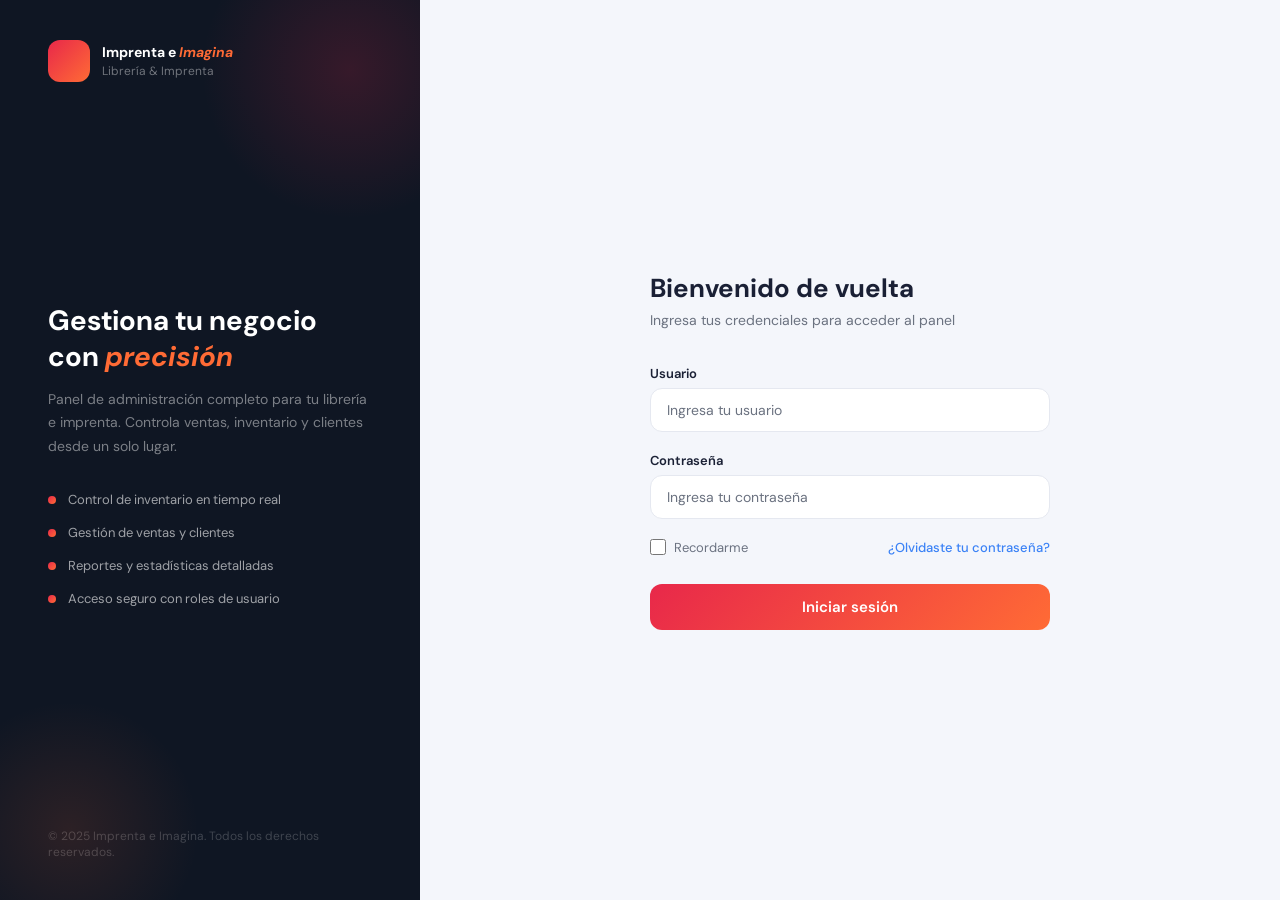
==== commit 21948a06: "bere" ====
--- a/Libreria/index.html
+++ b/Libreria/index.html
@@ -1,11 +1,21 @@
 <!DOCTYPE html>
 <html lang="es">
+<script>
+
+const login = localStorage.getItem("login");
+
+if(login !== "true"){
+    window.location.href = "./Admin/login.html";
+}
+
+</script>
 <head>
   <meta charset="UTF-8" />
   <meta name="viewport" content="width=device-width, initial-scale=1.0" />
   <title>Imprenta e Imagina – Dashboard</title>
   <link rel="stylesheet" href="css/global.css" />
   <link rel="stylesheet" href="css/dashboard.css" />
+  
 </head>
 <body>
 
@@ -24,15 +34,13 @@
       <a href="../Libreria/Admin/productos.html"   class="nav-item"><span class="nav-icon"></span> Productos</a>
       <a href="../Libreria/Admin/clientes.html"    class="nav-item"><span class="nav-icon"></span> Clientes</a>
       <a href="../Libreria/Admin/ventas.html"      class="nav-item"><span class="nav-icon"></span> Ventas</a>
-      <a href="../Libreria/Admin/reportes.html"    class="nav-item"><span class="nav-icon"></span> Reportes</a>
       <a href="../Libreria/Admin/inventario.html"  class="nav-item"><span class="nav-icon"></span> Inventario</a>
-      <a href="../Libreria/Admin//configuracion.html" class="nav-item"><span class="nav-icon"></span> Configuración</a>
-      
+     
     </nav>
 
     <div class="sidebar-quick">
       <p class="quick-title">Accesos rápidos</p>
-      <a href="pages/productos.html" class="quick-link"><span>＋</span> Nuevo producto</a>
+      <a href="../Libreria/Admin/productos.html" class="quick-link"><span>＋</span> Nuevo producto</a>
       <a href="#" class="quick-link"><span></span> Categorías</a>
       <a href="#" class="quick-link"><span></span> Proveedores</a>
       <a href="#" class="quick-link"><span>⬆</span> Importar productos</a>
@@ -133,6 +141,7 @@
           </div>
           <a href="../Libreria/Admin/ventas.html" class="card-link">Ver todas →</a>
         </div>
+        
         <div class="table-wrap">
           <table>
             <thead>
@@ -220,4 +229,6 @@
       </div>
   </main>
 </body>
+
+<script src="./js/app.js"></script>
 </html>
--- a/Libreria/css/global.css
+++ b/Libreria/css/global.css
@@ -537,4 +537,114 @@
  
 @media (max-width: 480px) {
   .stats { grid-template-columns: 1fr; }
-}+}
+
+/* ── Ventas ── */
+.ventas-layout {
+  display: grid;
+  grid-template-columns: 1fr 290px;
+  gap: 20px;
+  align-items: start;
+}
+
+.summary-row {
+  display: flex;
+  justify-content: space-between;
+  align-items: center;
+  padding: 9px 0;
+  border-bottom: 1px solid var(--border);
+  font-size: 13px;
+}
+.summary-row:last-child { border-bottom: none; }
+.summary-row .val { font-weight: 700; }
+
+.pay-badge {
+  display: inline-flex;
+  align-items: center;
+  gap: 5px;
+  background: var(--bg);
+  border: 1px solid var(--border);
+  border-radius: 6px;
+  padding: 3px 9px;
+  font-size: 12px;
+  font-weight: 600;
+  color: var(--text);
+}
+
+.donut-wrap { display: flex; justify-content: center; margin: 10px 0 14px; }
+svg.donut { transform: rotate(-90deg); }
+svg.donut circle { fill: none; stroke-width: 20; }
+
+.legend { display: flex; flex-direction: column; gap: 7px; }
+.legend-item { display: flex; align-items: center; gap: 8px; font-size: 12.5px; }
+.legend-dot { width: 9px; height: 9px; border-radius: 50%; flex-shrink: 0; }
+.legend-item .legend-amount { margin-left: auto; font-weight: 700; font-size: 12px; }
+
+.top-item { display: flex; align-items: center; gap: 10px; margin-bottom: 12px; }
+.top-item:last-child { margin-bottom: 0; }
+.top-rank {
+  width: 22px; height: 22px;
+  border-radius: 6px;
+  background: var(--bg);
+  border: 1px solid var(--border);
+  display: flex; align-items: center; justify-content: center;
+  font-size: 11px; font-weight: 800;
+  color: var(--muted); flex-shrink: 0;
+}
+.top-info { flex: 1; }
+.top-info strong { display: block; font-size: 13px; font-weight: 600; }
+.top-info span { font-size: 11.5px; color: var(--muted); }
+.bar-track { height: 4px; background: var(--border); border-radius: 99px; margin-top: 4px; }
+.bar-fill  { height: 4px; border-radius: 99px; }
+.top-amount { font-size: 12.5px; font-weight: 700; color: var(--green-dark); white-space: nowrap; }
+
+@media (max-width: 1100px) {
+  .ventas-layout { grid-template-columns: 1fr; }
+}
+
+/* ── Inventario ── */
+.stock-bar {
+  width: 80px;
+  height: 6px;
+  background: var(--border);
+  border-radius: 99px;
+  overflow: hidden;
+}
+.stock-fill {
+  height: 6px;
+  border-radius: 99px;
+  transition: width .3s;
+}
+
+.alert-item {
+  display: flex;
+  align-items: center;
+  gap: 10px;
+  padding: 10px 0;
+  border-bottom: 1px solid var(--border);
+}
+.alert-item:last-child { border-bottom: none; }
+.alert-icon {
+  width: 34px; height: 34px;
+  border-radius: 9px;
+  display: flex; align-items: center; justify-content: center;
+  font-size: 16px;
+  flex-shrink: 0;
+}
+.alert-info { flex: 1; }
+.alert-info strong { display: block; font-size: 13px; font-weight: 600; }
+.alert-info span { font-size: 12px; color: var(--muted); }
+.alert-stock { font-size: 12px; font-weight: 700; white-space: nowrap; }
+
+.cat-item {
+  display: flex;
+  align-items: center;
+  justify-content: space-between;
+  padding: 8px 0;
+  border-bottom: 1px solid var(--border);
+  font-size: 13px;
+}
+.cat-item:last-child { border-bottom: none; }
+.cat-name { display: flex; align-items: center; gap: 8px; }
+.cat-dot { width: 8px; height: 8px; border-radius: 50%; flex-shrink: 0; }
+.cat-count { font-weight: 700; }
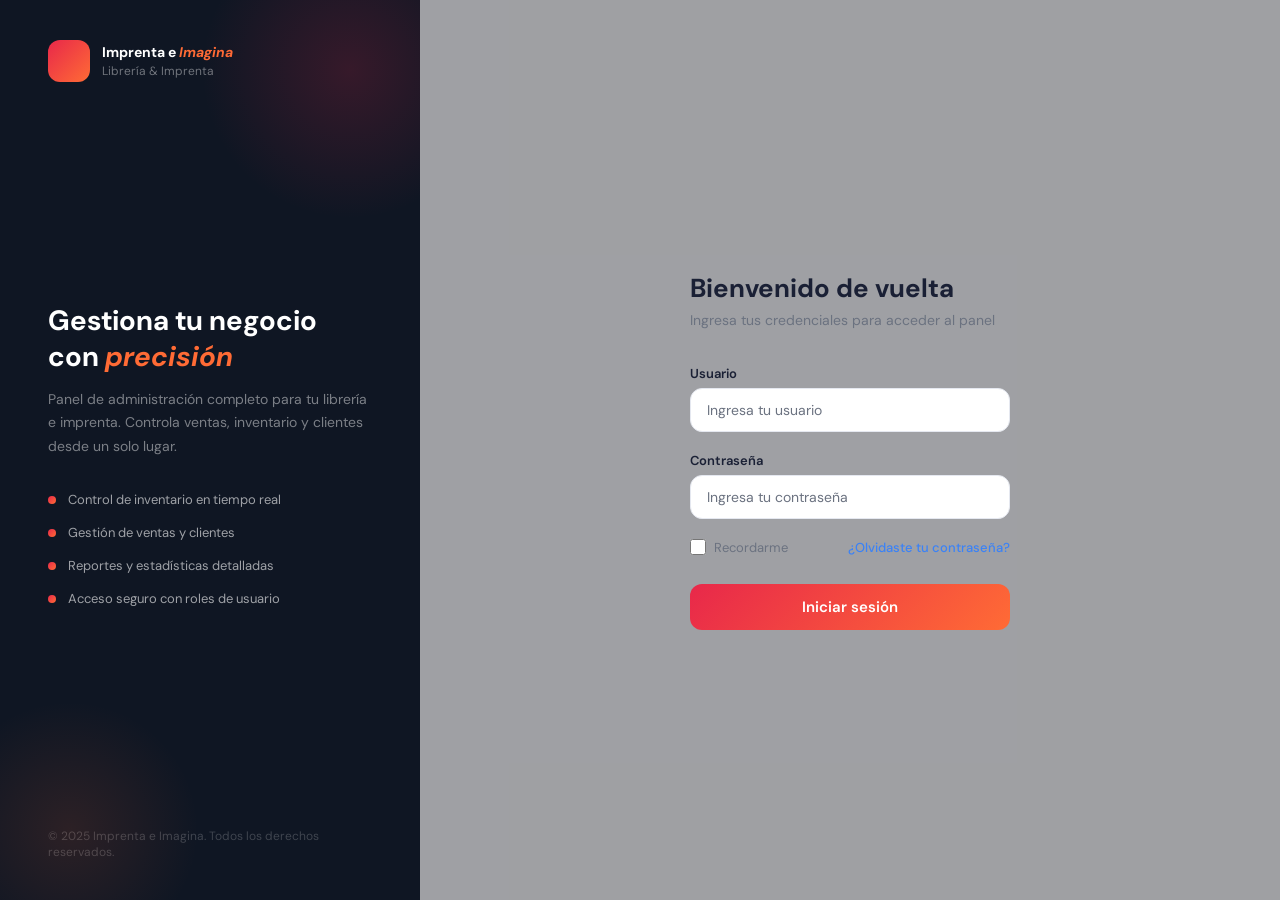
==== commit d73dc141: "bereasd" ====
--- a/Libreria/index.html
+++ b/Libreria/index.html
@@ -40,10 +40,10 @@
 
     <div class="sidebar-quick">
       <p class="quick-title">Accesos rápidos</p>
-      <a href="../Libreria/Admin/productos.html" class="quick-link"><span>＋</span> Nuevo producto</a>
+      <a href="../Libreria/Admin/productos.html" class="quick-link"><span></span> Nuevo producto</a>
       <a href="#" class="quick-link"><span></span> Categorías</a>
       <a href="#" class="quick-link"><span></span> Proveedores</a>
-      <a href="#" class="quick-link"><span>⬆</span> Importar productos</a>
+      <a href="#" class="quick-link"><span></span> Importar productos</a>
     </div>
 
     <div class="sidebar-footer">
--- a/Libreria/css/global.css
+++ b/Libreria/css/global.css
@@ -647,4 +647,133 @@
 .cat-item:last-child { border-bottom: none; }
 .cat-name { display: flex; align-items: center; gap: 8px; }
 .cat-dot { width: 8px; height: 8px; border-radius: 50%; flex-shrink: 0; }
-.cat-count { font-weight: 700; }+.cat-count { font-weight: 700; }
+
+
+.modal{
+
+    position:fixed;
+
+    top:0;
+    left:0;
+
+    width:100%;
+    height:100vh;
+
+    background:rgba(0,0,0,.7);
+
+    display:none;
+
+    justify-content:center;
+
+    align-items:center;
+
+    z-index:999;
+}
+
+.modal.activo{
+
+    display:flex;
+}
+
+/* CONTENIDO */
+
+.modal-contenido{
+
+    width:520px;
+
+    background:#111827;
+
+    border-radius:22px;
+
+    padding:30px;
+
+    color:white;
+}
+
+/* HEADER */
+
+.modal-header{
+
+    display:flex;
+
+    justify-content:space-between;
+
+    align-items:center;
+
+    margin-bottom:25px;
+}
+
+.modal-header button{
+
+    background:none;
+
+    border:none;
+
+    color:white;
+
+    font-size:22px;
+
+    cursor:pointer;
+}
+
+/* FORM */
+
+.form-producto{
+
+    display:flex;
+
+    flex-direction:column;
+
+    gap:18px;
+}
+
+.grupo{
+
+    display:flex;
+
+    flex-direction:column;
+}
+
+.grupo label{
+
+    margin-bottom:8px;
+
+    color:#cfcfcf;
+}
+
+.grupo input,
+.grupo select{
+
+    background:#1f2937;
+
+    border:none;
+
+    padding:14px;
+
+    border-radius:12px;
+
+    color:white;
+}
+
+/* BOTON */
+
+.btn-guardar{
+
+    background:#e8284a;
+
+    color:white;
+
+    border:none;
+
+    padding:15px;
+
+    border-radius:14px;
+
+    cursor:pointer;
+
+    margin-top:10px;
+
+    font-weight:600;
+}
+
